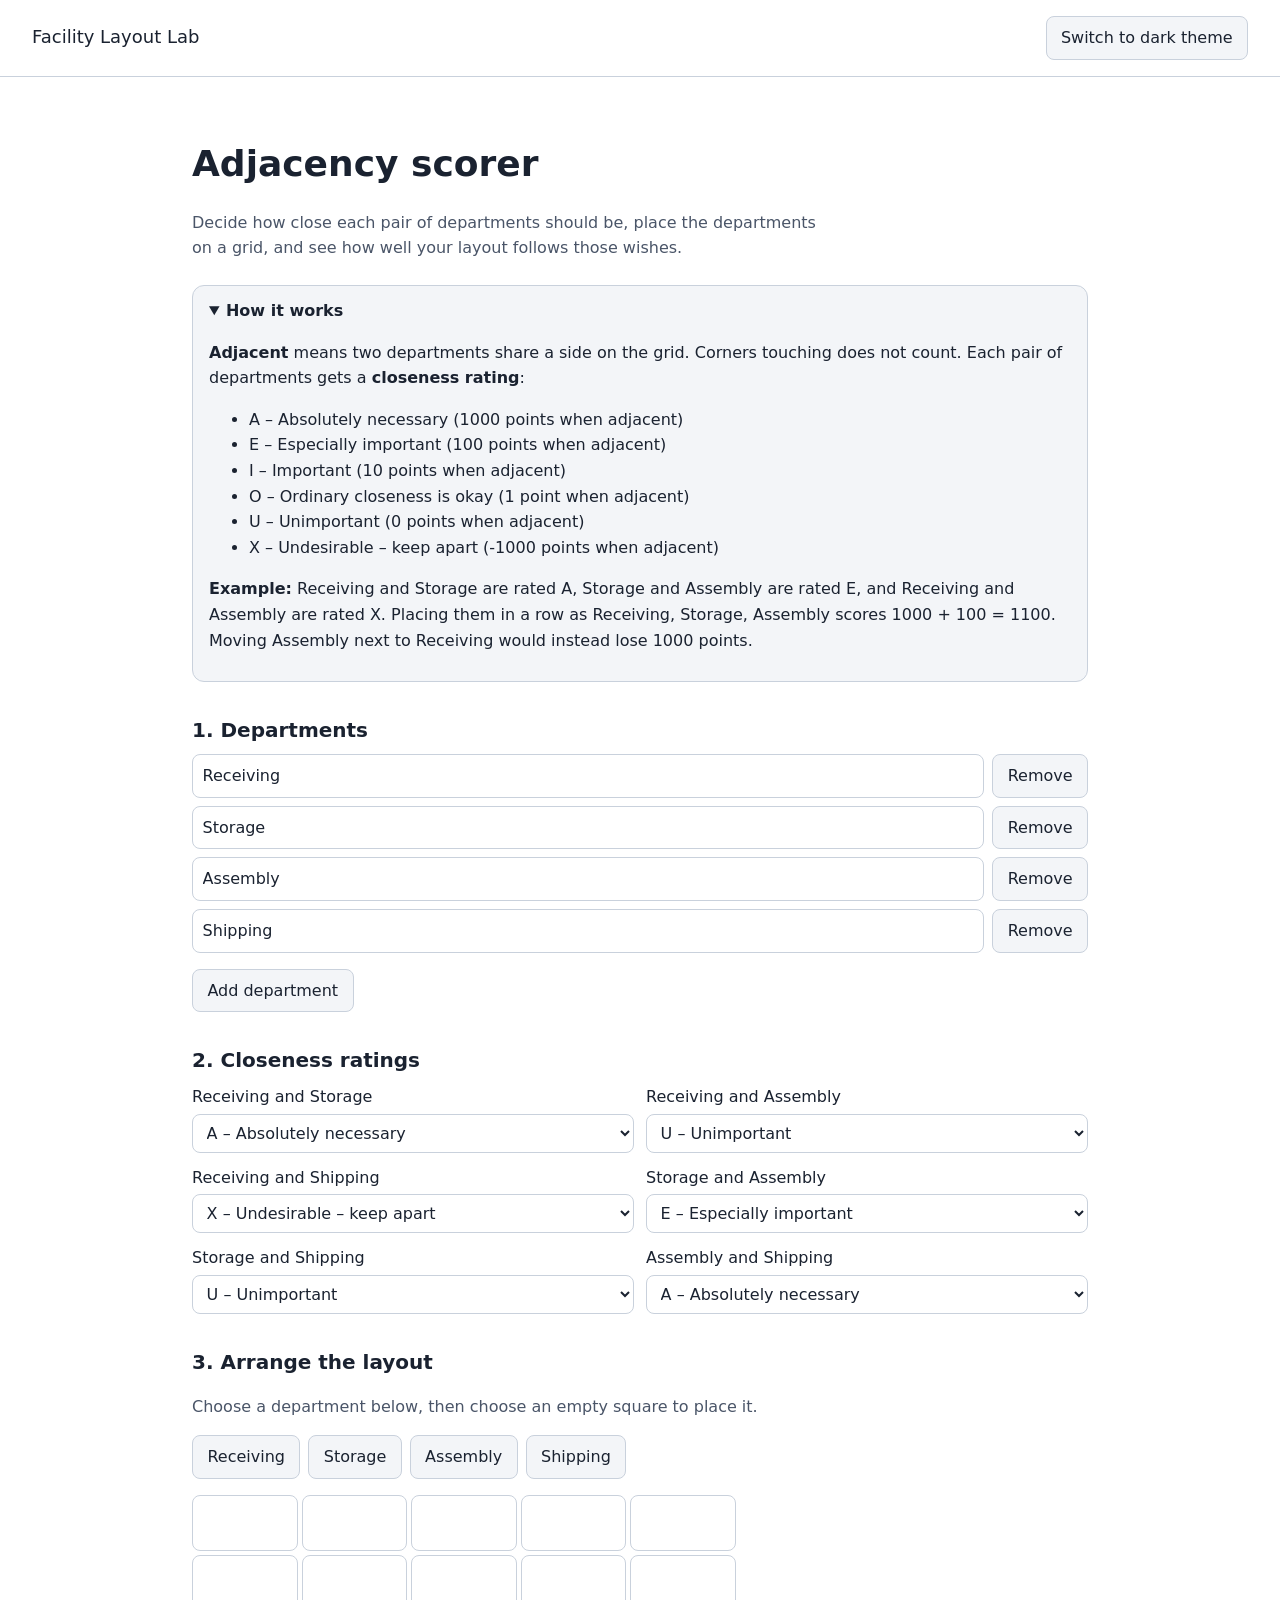
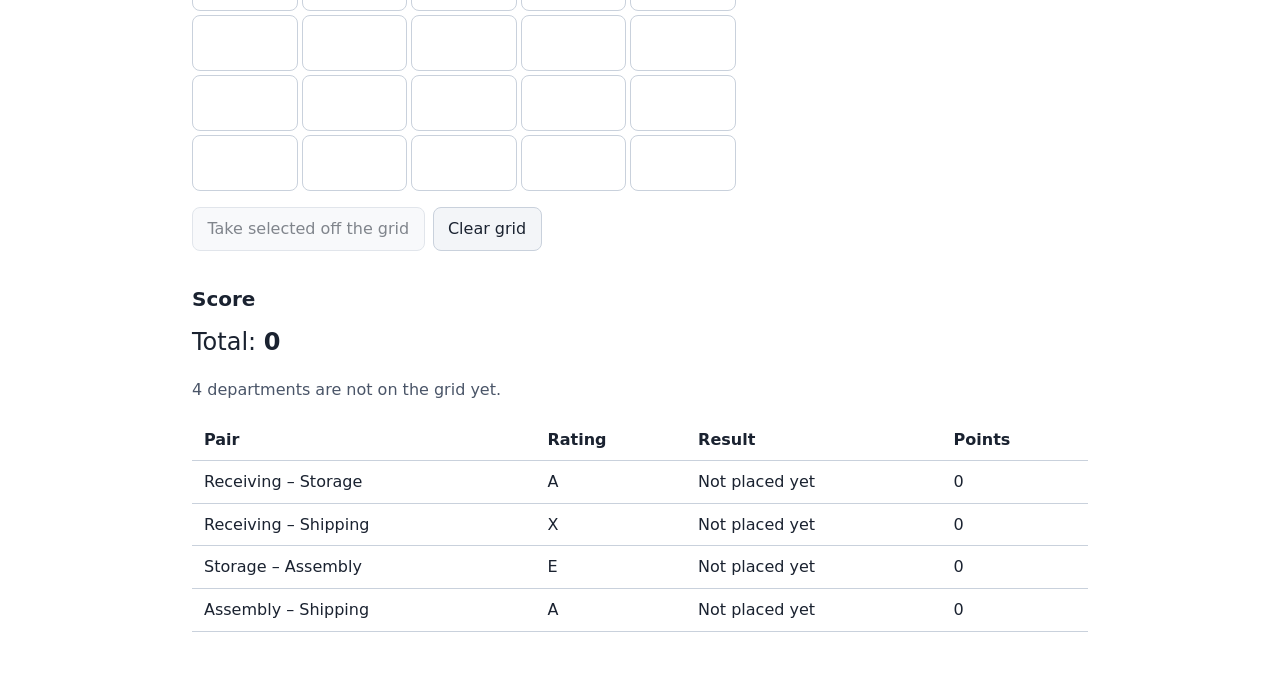
==== tools/adjacency.html @ 9cdaae91 "Add portal home and adjacency scorer tool Co-Authored-By: Claude Sonnet 5.5 <noreply@anthropic.com> " ====
<!DOCTYPE html>
<html lang="en" data-theme="light">
<head>
  <meta charset="utf-8">
  <meta name="viewport" content="width=device-width, initial-scale=1">
  <title>Adjacency Scorer – Facility Layout Lab</title>
  <link rel="stylesheet" href="../css/style.css">
  <script src="../js/theme.js"></script>
  <script src="../js/adjacency.js" defer></script>
</head>
<body>
  <header class="site-header">
    <p class="site-title"><a href="../index.html">Facility Layout Lab</a></p>
    <button id="theme-toggle" type="button" aria-pressed="false">Switch to dark theme</button>
  </header>

  <main>
    <h1>Adjacency scorer</h1>
    <p class="lead">
      Decide how close each pair of departments should be, place the departments on a grid,
      and see how well your layout follows those wishes.
    </p>

    <details class="help" open>
      <summary>How it works</summary>
      <p>
        <strong>Adjacent</strong> means two departments share a side on the grid. Corners touching does not count.
        Each pair of departments gets a <strong>closeness rating</strong>:
      </p>
      <ul id="legend"></ul>
      <p>
        <strong>Example:</strong> Receiving and Storage are rated A, Storage and Assembly are rated E, and
        Receiving and Assembly are rated X. Placing them in a row as Receiving, Storage, Assembly scores
        1000 + 100 = 1100. Moving Assembly next to Receiving would instead lose 1000 points.
      </p>
    </details>

    <section aria-labelledby="step1">
      <h2 id="step1">1. Departments</h2>
      <ul id="department-list" class="department-list"></ul>
      <button id="add-department" type="button">Add department</button>
    </section>

    <section aria-labelledby="step2">
      <h2 id="step2">2. Closeness ratings</h2>
      <div id="rating-list" class="rating-list"></div>
    </section>

    <section aria-labelledby="step3">
      <h2 id="step3">3. Arrange the layout</h2>
      <p id="grid-hint" class="lead" aria-live="polite"></p>
      <div id="tray" class="tray"></div>
      <div id="grid" class="grid" role="group" aria-label="Layout grid"></div>
      <p class="actions">
        <button id="remove-selected" type="button">Take selected off the grid</button>
        <button id="clear-grid" type="button">Clear grid</button>
      </p>
    </section>

    <section aria-labelledby="step4">
      <h2 id="step4">Score</h2>
      <p class="score" aria-live="polite">Total: <strong id="total">0</strong></p>
      <p id="unplaced-note" class="lead"></p>
      <div class="table-wrap">
        <table>
          <thead>
            <tr><th>Pair</th><th>Rating</th><th>Result</th><th>Points</th></tr>
          </thead>
          <tbody id="breakdown"></tbody>
        </table>
      </div>
    </section>
  </main>
</body>
</html>
---- css/style.css ----
/* Light theme is the default. Dark values apply only when data-theme="dark". */
:root {
  --bg: #ffffff;
  --surface: #f3f5f8;
  --text: #1a2230;
  --text-muted: #4a5568;
  --border: #c9d1dc;
  --accent: #1f5fbf;
  --accent-text: #ffffff;
}

:root[data-theme="dark"] {
  --bg: #12161c;
  --surface: #1c222b;
  --text: #eef1f5;
  --text-muted: #b4bdca;
  --border: #384250;
  --accent: #7fb2ff;
  --accent-text: #0b1220;
}

* {
  box-sizing: border-box;
}

body {
  margin: 0;
  background: var(--bg);
  color: var(--text);
  font-family: system-ui, -apple-system, "Segoe UI", Roboto, sans-serif;
  line-height: 1.6;
}

.site-header {
  display: flex;
  align-items: center;
  justify-content: space-between;
  gap: 1rem;
  padding: 0.75rem 1rem;
  border-bottom: 1px solid var(--border);
}

.site-title {
  margin: 0;
  font-size: 1.125rem;
}

.site-title a {
  color: inherit;
  text-decoration: none;
}

main {
  max-width: 60rem;
  margin: 0 auto;
  padding: 1.5rem 1rem 3rem;
}

h1 {
  font-size: 1.75rem;
  line-height: 1.25;
}

.lead {
  color: var(--text-muted);
  max-width: 40rem;
}

a {
  color: var(--accent);
}

button,
.button {
  font: inherit;
  padding: 0.5rem 0.9rem;
  border: 1px solid var(--border);
  border-radius: 0.5rem;
  background: var(--surface);
  color: var(--text);
  cursor: pointer;
}

:focus-visible {
  outline: 3px solid var(--accent);
  outline-offset: 2px;
}

/* Tool cards: one column on phones, more as the screen widens */
.card-grid {
  display: grid;
  grid-template-columns: 1fr;
  gap: 1rem;
  margin-top: 1.5rem;
}

.card {
  display: block;
  padding: 1.25rem;
  border: 1px solid var(--border);
  border-radius: 0.75rem;
  background: var(--surface);
  color: inherit;
  text-decoration: none;
}

.card:hover {
  border-color: var(--accent);
}

.card h2 {
  margin: 0 0 0.25rem;
  font-size: 1.25rem;
  color: var(--accent);
}

.card p {
  margin: 0;
  color: var(--text-muted);
}

@media (min-width: 40rem) {
  .site-header {
    padding: 1rem 2rem;
  }

  main {
    padding: 2.5rem 2rem 4rem;
  }

  h1 {
    font-size: 2.25rem;
  }

  .card-grid {
    grid-template-columns: repeat(2, 1fr);
  }
}

/* Tool pages */
section {
  margin-top: 2rem;
}

h2 {
  font-size: 1.25rem;
  margin-bottom: 0.5rem;
}

.help {
  margin-top: 1.5rem;
  padding: 0.75rem 1rem;
  border: 1px solid var(--border);
  border-radius: 0.75rem;
  background: var(--surface);
}

.help summary {
  cursor: pointer;
  font-weight: 600;
}

input[type="text"],
select {
  font: inherit;
  padding: 0.5rem 0.6rem;
  border: 1px solid var(--border);
  border-radius: 0.5rem;
  background: var(--bg);
  color: var(--text);
  max-width: 100%;
}

button:disabled {
  opacity: 0.55;
  cursor: not-allowed;
}

.department-list {
  list-style: none;
  margin: 0 0 1rem;
  padding: 0;
  display: grid;
  grid-template-columns: minmax(0, 1fr);
  gap: 0.5rem;
}

.department-list li {
  display: flex;
  gap: 0.5rem;
}

.department-list input {
  flex: 1;
  min-width: 0;
}

.rating-list {
  display: grid;
  grid-template-columns: 1fr;
  gap: 0.75rem;
}

.rating-row {
  display: grid;
  gap: 0.25rem;
}

.tray {
  display: flex;
  flex-wrap: wrap;
  gap: 0.5rem;
  margin-bottom: 1rem;
}

.chip[aria-pressed="true"] {
  background: var(--accent);
  color: var(--accent-text);
  border-color: var(--accent);
}

.chip.placed {
  border-style: dashed;
}

.grid {
  display: grid;
  gap: 0.25rem;
  max-width: 34rem;
}

.cell {
  min-height: 3.5rem;
  padding: 0.15rem;
  font-size: 0.75rem;
  line-height: 1.2;
  overflow: hidden;
  overflow-wrap: anywhere;
  background: var(--bg);
}

.cell.occupied {
  background: var(--accent);
  color: var(--accent-text);
  border-color: var(--accent);
  font-weight: 600;
}

.cell.selected {
  outline: 3px solid var(--text);
  outline-offset: 1px;
}

.actions {
  display: flex;
  flex-wrap: wrap;
  gap: 0.5rem;
}

.score {
  font-size: 1.5rem;
  margin: 0.5rem 0;
}

.table-wrap {
  overflow-x: auto;
}

table {
  border-collapse: collapse;
  width: 100%;
}

th,
td {
  text-align: left;
  padding: 0.5rem 0.75rem;
  border-bottom: 1px solid var(--border);
}

@media (min-width: 40rem) {
  .rating-list {
    grid-template-columns: repeat(2, 1fr);
  }

  .cell {
    font-size: 0.875rem;
  }
}
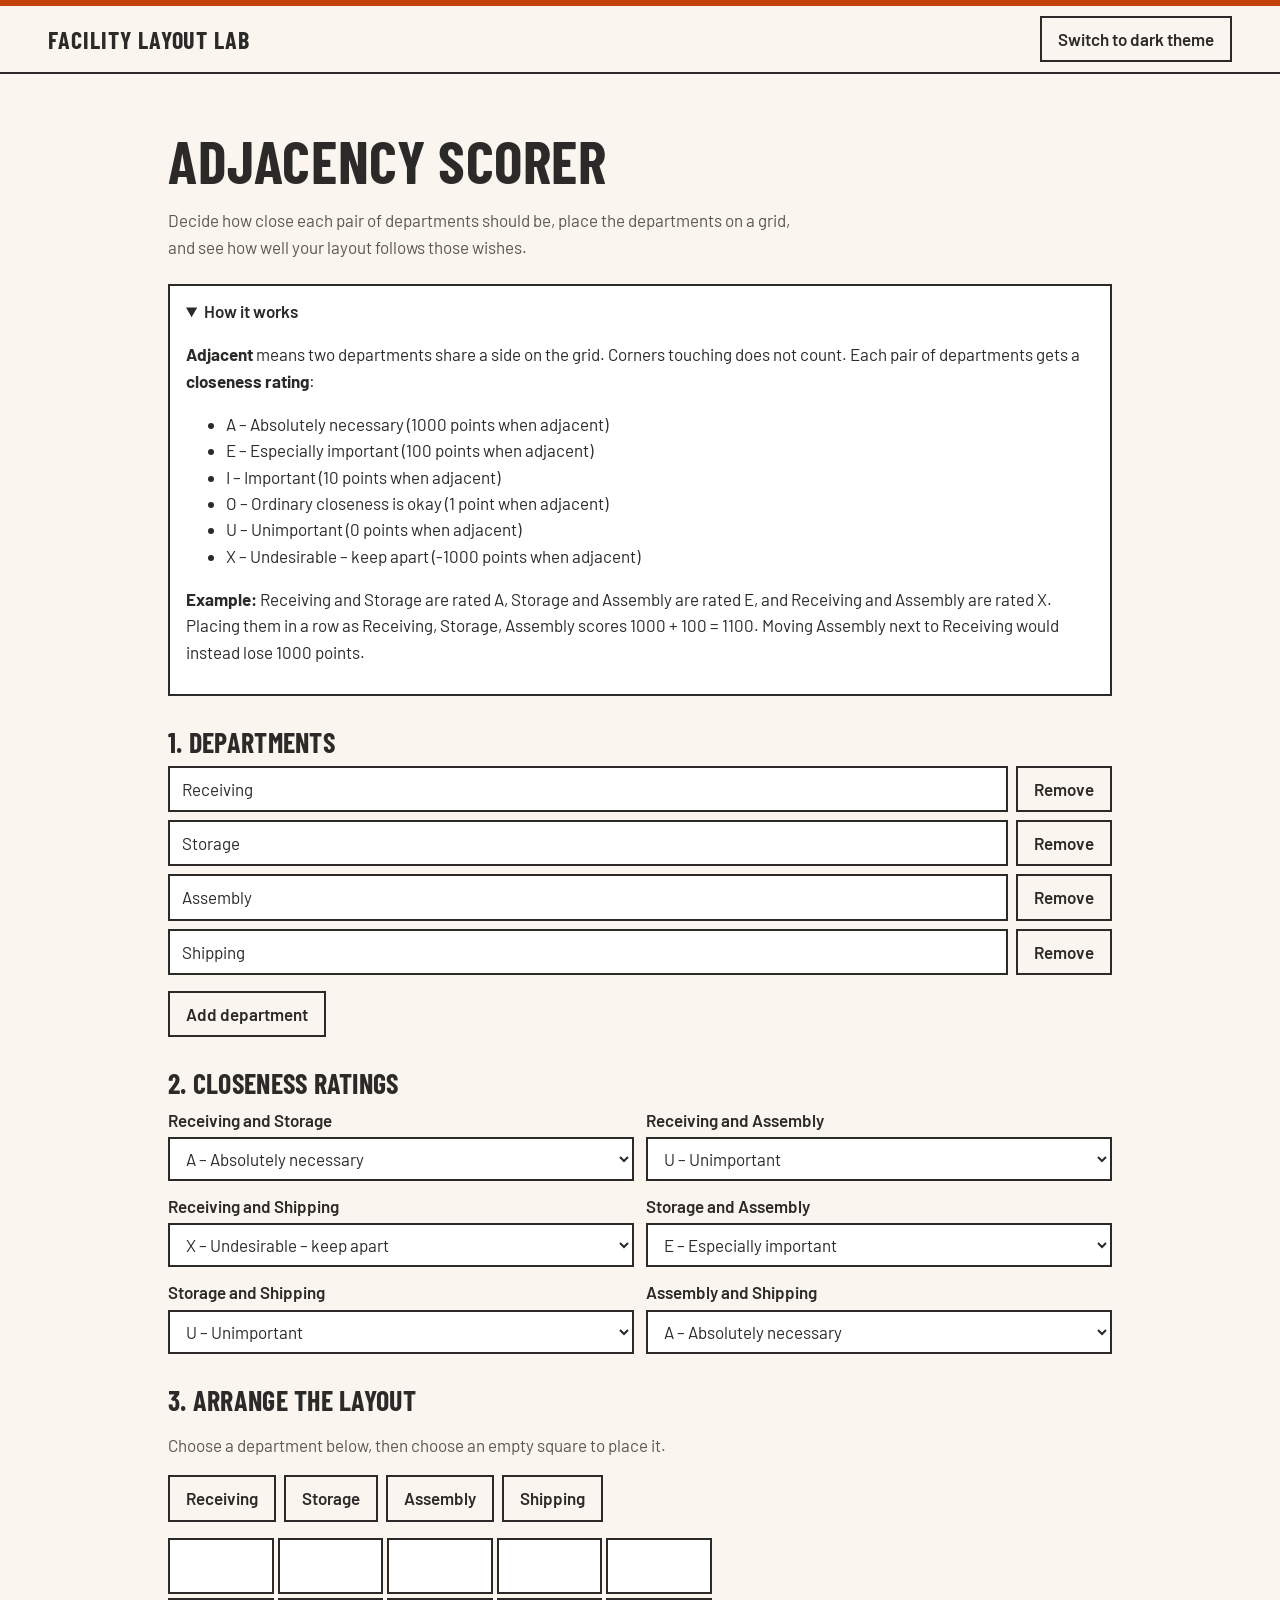
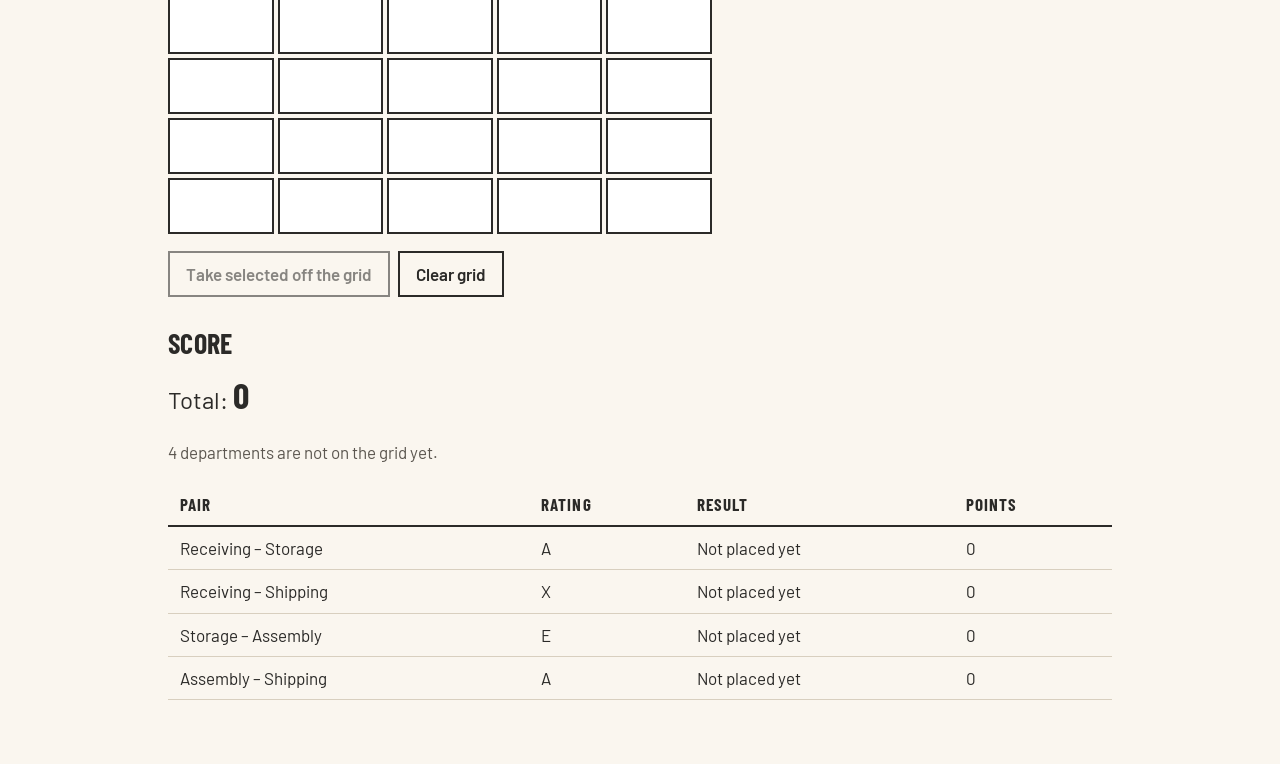
==== commit cafb1684: "Apply Workshop design direction and document it in CLAUDE.md Co-Authored-By: Claude Sonnet 5.5 <nore" ====
--- a/tools/adjacency.html
+++ b/tools/adjacency.html
@@ -4,6 +4,7 @@
   <meta charset="utf-8">
   <meta name="viewport" content="width=device-width, initial-scale=1">
   <title>Adjacency Scorer – Facility Layout Lab</title>
+  <link rel="stylesheet" href="https://fonts.googleapis.com/css2?family=Barlow+Condensed:wght@600;700&family=Barlow:wght@400;500;600&display=swap">
   <link rel="stylesheet" href="../css/style.css">
   <script src="../js/theme.js"></script>
   <script src="../js/adjacency.js" defer></script>
--- a/css/style.css
+++ b/css/style.css
@@ -1,22 +1,28 @@
-/* Light theme is the default. Dark values apply only when data-theme="dark". */
+/* Design direction: "Workshop" (see CLAUDE.md). Light theme is the default;
+   dark values apply only when data-theme="dark". */
 :root {
-  --bg: #ffffff;
-  --surface: #f3f5f8;
-  --text: #1a2230;
-  --text-muted: #4a5568;
-  --border: #c9d1dc;
-  --accent: #1f5fbf;
+  --bg: #faf6ef;
+  --surface: #ffffff;
+  --text: #2b2a28;
+  --text-muted: #5c5750;
+  --border: #2b2a28;
+  --border-soft: #d8cfbf;
+  --accent: #c2410c;
   --accent-text: #ffffff;
+
+  --font-heading: "Barlow Condensed", "Arial Narrow", sans-serif;
+  --font-body: "Barlow", system-ui, -apple-system, "Segoe UI", sans-serif;
 }
 
 :root[data-theme="dark"] {
-  --bg: #12161c;
-  --surface: #1c222b;
-  --text: #eef1f5;
-  --text-muted: #b4bdca;
-  --border: #384250;
-  --accent: #7fb2ff;
-  --accent-text: #0b1220;
+  --bg: #1d1b19;
+  --surface: #292623;
+  --text: #f3eee6;
+  --text-muted: #c2b9ab;
+  --border: #f3eee6;
+  --border-soft: #4a4540;
+  --accent: #ff8a4c;
+  --accent-text: #1d1b19;
 }
 
 * {
@@ -27,22 +33,29 @@
   margin: 0;
   background: var(--bg);
   color: var(--text);
-  font-family: system-ui, -apple-system, "Segoe UI", Roboto, sans-serif;
-  line-height: 1.6;
+  font-family: var(--font-body);
+  font-size: 1.0625rem;
+  line-height: 1.55;
 }
 
 .site-header {
   display: flex;
+  flex-wrap: wrap;
   align-items: center;
   justify-content: space-between;
-  gap: 1rem;
-  padding: 0.75rem 1rem;
-  border-bottom: 1px solid var(--border);
+  gap: 0.5rem 1rem;
+  padding: 0.625rem 1rem;
+  border-top: 6px solid var(--accent);
+  border-bottom: 2px solid var(--border);
 }
 
 .site-title {
   margin: 0;
-  font-size: 1.125rem;
+  font-family: var(--font-heading);
+  font-size: 1.5rem;
+  font-weight: 700;
+  letter-spacing: 0.04em;
+  text-transform: uppercase;
 }
 
 .site-title a {
@@ -51,14 +64,29 @@
 }
 
 main {
-  max-width: 60rem;
+  max-width: 65rem;
   margin: 0 auto;
-  padding: 1.5rem 1rem 3rem;
+  padding: 2rem 1rem 2.5rem;
+}
+
+h1,
+h2 {
+  font-family: var(--font-heading);
+  font-weight: 700;
+  letter-spacing: 0.01em;
+  text-transform: uppercase;
 }
 
 h1 {
+  margin: 0 0 1rem;
+  font-size: 2.75rem;
+  line-height: 1;
+}
+
+h2 {
+  margin: 0 0 0.5rem;
   font-size: 1.75rem;
-  line-height: 1.25;
+  line-height: 1.05;
 }
 
 .lead {
@@ -72,11 +100,13 @@
 
 button,
 .button {
+  min-height: 2.75rem;
   font: inherit;
-  padding: 0.5rem 0.9rem;
-  border: 1px solid var(--border);
-  border-radius: 0.5rem;
-  background: var(--surface);
+  font-weight: 600;
+  padding: 0.5rem 1rem;
+  border: 2px solid var(--border);
+  border-radius: 0;
+  background: var(--bg);
   color: var(--text);
   cursor: pointer;
 }
@@ -90,28 +120,28 @@
 .card-grid {
   display: grid;
   grid-template-columns: 1fr;
-  gap: 1rem;
-  margin-top: 1.5rem;
+  gap: 1.5rem;
+  margin-top: 2.5rem;
 }
 
 .card {
   display: block;
-  padding: 1.25rem;
-  border: 1px solid var(--border);
-  border-radius: 0.75rem;
+  padding: 1.5rem;
+  border: 2px solid var(--border);
+  border-radius: 0;
   background: var(--surface);
   color: inherit;
   text-decoration: none;
 }
 
 .card:hover {
-  border-color: var(--accent);
+  box-shadow: 6px 6px 0 var(--accent);
 }
 
 .card h2 {
-  margin: 0 0 0.25rem;
-  font-size: 1.25rem;
-  color: var(--accent);
+  margin: 0 0 0.5rem;
+  font-size: 1.875rem;
+  color: var(--text);
 }
 
 .card p {
@@ -121,15 +151,15 @@
 
 @media (min-width: 40rem) {
   .site-header {
-    padding: 1rem 2rem;
+    padding: 0.625rem 3rem;
   }
 
   main {
-    padding: 2.5rem 2rem 4rem;
+    padding: 3.5rem 3rem 4rem;
   }
 
   h1 {
-    font-size: 2.25rem;
+    font-size: 3.75rem;
   }
 
   .card-grid {
@@ -142,16 +172,10 @@
   margin-top: 2rem;
 }
 
-h2 {
-  font-size: 1.25rem;
-  margin-bottom: 0.5rem;
-}
-
 .help {
   margin-top: 1.5rem;
   padding: 0.75rem 1rem;
-  border: 1px solid var(--border);
-  border-radius: 0.75rem;
+  border: 2px solid var(--border);
   background: var(--surface);
 }
 
@@ -162,11 +186,12 @@
 
 input[type="text"],
 select {
+  min-height: 2.75rem;
   font: inherit;
-  padding: 0.5rem 0.6rem;
-  border: 1px solid var(--border);
-  border-radius: 0.5rem;
-  background: var(--bg);
+  padding: 0.5rem 0.75rem;
+  border: 2px solid var(--border);
+  border-radius: 0;
+  background: var(--surface);
   color: var(--text);
   max-width: 100%;
 }
@@ -206,6 +231,10 @@
   gap: 0.25rem;
 }
 
+.rating-row label {
+  font-weight: 600;
+}
+
 .tray {
   display: flex;
   flex-wrap: wrap;
@@ -216,7 +245,7 @@
 .chip[aria-pressed="true"] {
   background: var(--accent);
   color: var(--accent-text);
-  border-color: var(--accent);
+  border-color: var(--border);
 }
 
 .chip.placed {
@@ -232,18 +261,17 @@
 .cell {
   min-height: 3.5rem;
   padding: 0.15rem;
-  font-size: 0.75rem;
+  font-size: 0.8125rem;
   line-height: 1.2;
   overflow: hidden;
   overflow-wrap: anywhere;
-  background: var(--bg);
+  background: var(--surface);
 }
 
 .cell.occupied {
   background: var(--accent);
   color: var(--accent-text);
-  border-color: var(--accent);
-  font-weight: 600;
+  font-weight: 700;
 }
 
 .cell.selected {
@@ -260,6 +288,11 @@
 .score {
   font-size: 1.5rem;
   margin: 0.5rem 0;
+}
+
+.score strong {
+  font-family: var(--font-heading);
+  font-size: 2.25rem;
 }
 
 .table-wrap {
@@ -275,7 +308,15 @@
 td {
   text-align: left;
   padding: 0.5rem 0.75rem;
-  border-bottom: 1px solid var(--border);
+  border-bottom: 1px solid var(--border-soft);
+}
+
+th {
+  font-family: var(--font-heading);
+  font-size: 1.0625rem;
+  letter-spacing: 0.06em;
+  text-transform: uppercase;
+  border-bottom: 2px solid var(--border);
 }
 
 @media (min-width: 40rem) {
@@ -284,6 +325,24 @@
   }
 
   .cell {
-    font-size: 0.875rem;
-  }
-}
+    font-size: 0.9375rem;
+  }
+}
+
+/* Portal navigation, and keep the hidden attribute working on styled elements */
+[hidden] {
+  display: none !important;
+}
+
+.site-nav {
+  display: flex;
+  align-items: center;
+  gap: 1.5rem;
+}
+
+.site-nav a {
+  display: inline-flex;
+  align-items: center;
+  min-height: 2.75rem;
+  font-weight: 600;
+}
